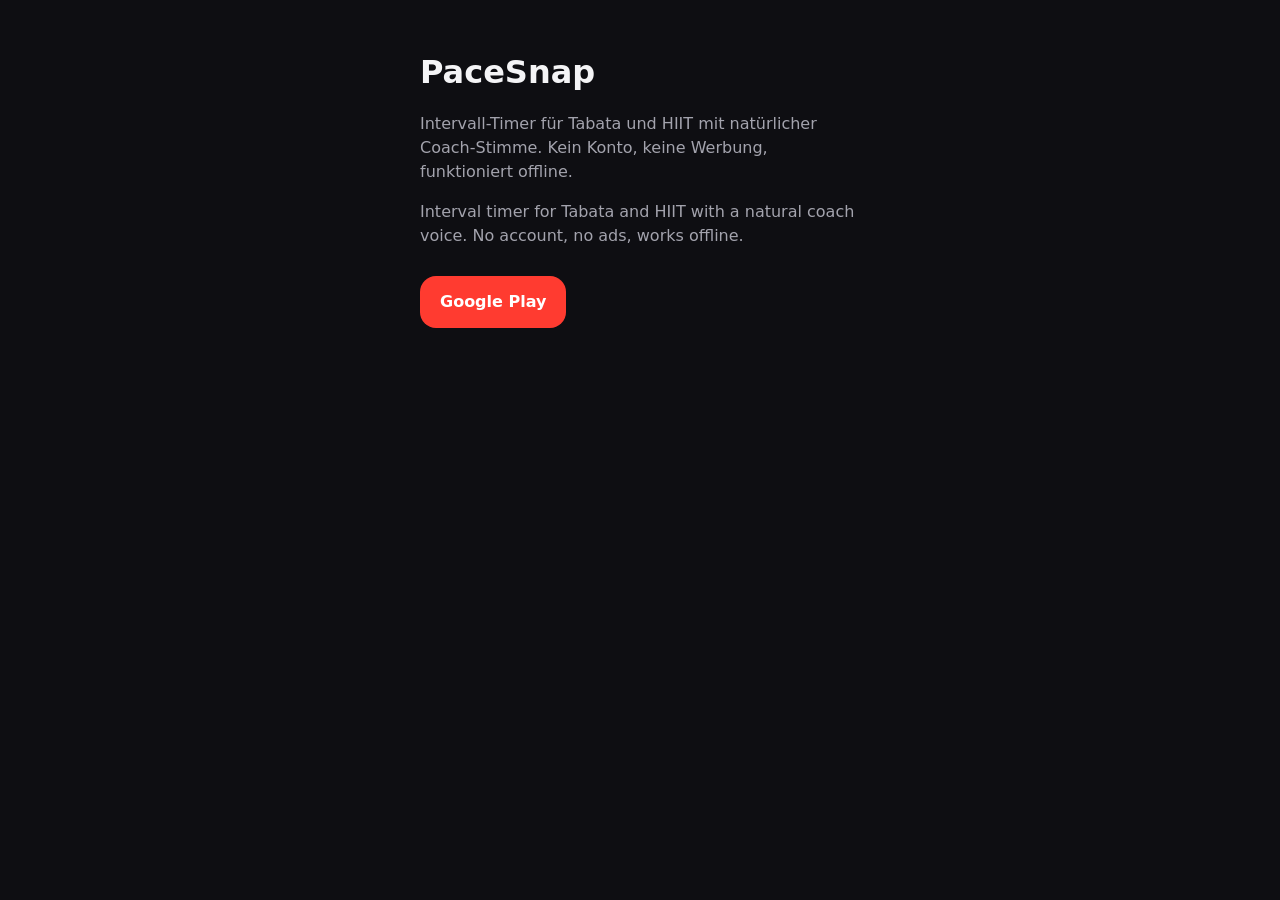
==== index.html @ a337439f "Add the PaceSnap page and workout share links" ====
<!doctype html>
<html lang="de">
<head>
<meta charset="utf-8">
<meta name="viewport" content="width=device-width, initial-scale=1">
<title>PaceSnap – HIIT & Tabata Timer</title>
<style>
  body { margin: 0; background: #0e0e12; color: #f4f4f6; font: 16px/1.5 system-ui, sans-serif; display: flex; justify-content: center; }
  main { max-width: 440px; padding: 48px 16px; }
  h1 { font-size: 32px; margin: 0 0 12px; }
  p { color: #a3a3ad; }
  a { display: inline-block; margin-top: 12px; padding: 14px 20px; border-radius: 16px; background: #ff3b30; color: #fff; font-weight: 800; text-decoration: none; }
</style>
</head>
<body>
<main>
  <h1>PaceSnap</h1>
  <p>Intervall-Timer für Tabata und HIIT mit natürlicher Coach-Stimme. Kein Konto, keine Werbung, funktioniert offline.</p>
  <p>Interval timer for Tabata and HIIT with a natural coach voice. No account, no ads, works offline.</p>
  <a href="https://play.google.com/store/apps/details?id=com.pacesnap.pacesnap">Google Play</a>
</main>
</body>
</html>
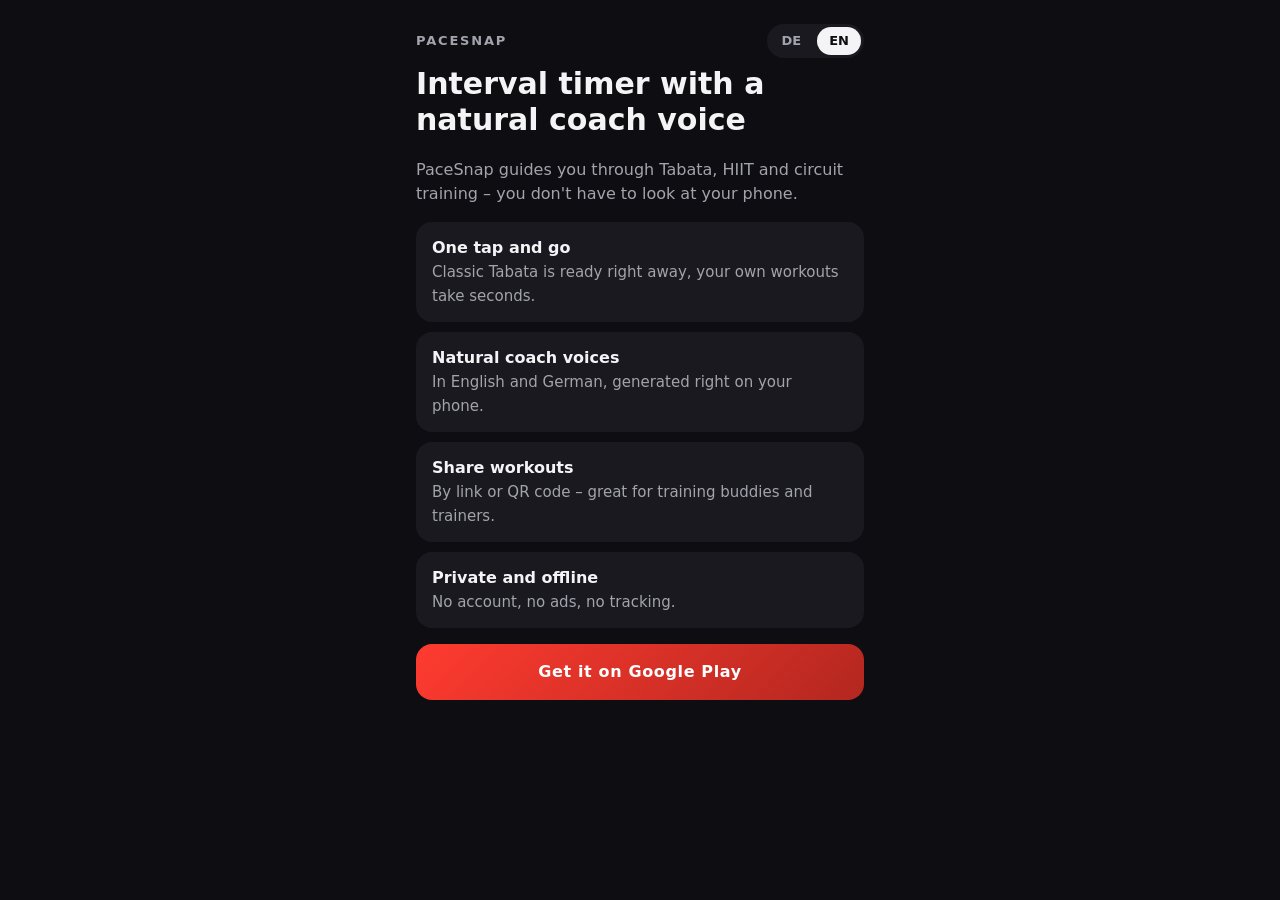
==== commit af78887a: "Make every page bilingual with a DE/EN switch" ====
--- a/index.html
+++ b/index.html
@@ -4,20 +4,50 @@
 <meta charset="utf-8">
 <meta name="viewport" content="width=device-width, initial-scale=1">
 <title>PaceSnap – HIIT & Tabata Timer</title>
-<style>
-  body { margin: 0; background: #0e0e12; color: #f4f4f6; font: 16px/1.5 system-ui, sans-serif; display: flex; justify-content: center; }
-  main { max-width: 440px; padding: 48px 16px; }
-  h1 { font-size: 32px; margin: 0 0 12px; }
-  p { color: #a3a3ad; }
-  a { display: inline-block; margin-top: 12px; padding: 14px 20px; border-radius: 16px; background: #ff3b30; color: #fff; font-weight: 800; text-decoration: none; }
-</style>
+<meta name="description" content="Intervall-Timer mit natürlicher Coach-Stimme · Interval timer with a natural coach voice">
+<link rel="stylesheet" href="site.css">
 </head>
 <body>
 <main>
-  <h1>PaceSnap</h1>
-  <p>Intervall-Timer für Tabata und HIIT mit natürlicher Coach-Stimme. Kein Konto, keine Werbung, funktioniert offline.</p>
-  <p>Interval timer for Tabata and HIIT with a natural coach voice. No account, no ads, works offline.</p>
-  <a href="https://play.google.com/store/apps/details?id=com.pacesnap.pacesnap">Google Play</a>
+  <header>
+    <span class="brand">PaceSnap</span>
+    <nav class="lang" aria-label="Sprache / Language">
+      <button type="button" data-lang="de">DE</button>
+      <button type="button" data-lang="en">EN</button>
+    </nav>
+  </header>
+  <h1 data-t="headline"></h1>
+  <p class="muted" data-t="intro"></p>
+  <ul class="features">
+    <li><b data-t="f1"></b><span data-t="f1d"></span></li>
+    <li><b data-t="f2"></b><span data-t="f2d"></span></li>
+    <li><b data-t="f3"></b><span data-t="f3d"></span></li>
+    <li><b data-t="f4"></b><span data-t="f4d"></span></li>
+  </ul>
+  <a class="btn primary" href="https://play.google.com/store/apps/details?id=com.pacesnap.pacesnap" data-t="install"></a>
 </main>
+<script src="i18n.js"></script>
+<script>
+  initI18n({
+    de: {
+      headline: 'Intervall-Timer mit natürlicher Coach-Stimme',
+      intro: 'PaceSnap führt dich durch Tabata, HIIT und Zirkeltraining – du musst nicht aufs Handy schauen.',
+      f1: 'Ein Tipp und los', f1d: 'Klassisches Tabata ist sofort startklar, eigene Workouts in Sekunden angelegt.',
+      f2: 'Natürliche Coach-Stimmen', f2d: 'Auf Deutsch und Englisch, direkt auf deinem Handy erzeugt.',
+      f3: 'Workouts teilen', f3d: 'Per Link oder QR-Code – ideal für Trainingspartner und Trainer.',
+      f4: 'Privat und offline', f4d: 'Kein Konto, keine Werbung, kein Tracking.',
+      install: 'Bei Google Play laden',
+    },
+    en: {
+      headline: 'Interval timer with a natural coach voice',
+      intro: "PaceSnap guides you through Tabata, HIIT and circuit training – you don't have to look at your phone.",
+      f1: 'One tap and go', f1d: 'Classic Tabata is ready right away, your own workouts take seconds.',
+      f2: 'Natural coach voices', f2d: 'In English and German, generated right on your phone.',
+      f3: 'Share workouts', f3d: 'By link or QR code – great for training buddies and trainers.',
+      f4: 'Private and offline', f4d: 'No account, no ads, no tracking.',
+      install: 'Get it on Google Play',
+    },
+  });
+</script>
 </body>
 </html>
--- a/site.css
+++ b/site.css
@@ -0,0 +1,43 @@
+:root {
+  --bg: #0e0e12; --surface: #19191f; --text: #f4f4f6; --muted: #a3a3ad;
+  --work: #ff3b30; --rest: #2fd675; --prepare: #0a5fd9; --cooldown: #b768f2;
+}
+* { box-sizing: border-box; }
+[hidden] { display: none !important; }
+body {
+  margin: 0; background: var(--bg); color: var(--text);
+  font: 16px/1.5 system-ui, -apple-system, "Segoe UI", Roboto, sans-serif;
+  display: flex; justify-content: center; min-height: 100vh;
+}
+main { width: 100%; max-width: 480px; padding: 24px 16px 48px; }
+header { display: flex; align-items: center; justify-content: space-between; margin-bottom: 8px; }
+.brand { color: var(--muted); font-weight: 700; letter-spacing: .14em; font-size: 13px; text-transform: uppercase; text-decoration: none; }
+.lang { display: flex; gap: 4px; background: var(--surface); border-radius: 999px; padding: 3px; }
+.lang button {
+  border: 0; background: transparent; color: var(--muted); font: inherit; font-size: 13px;
+  font-weight: 700; padding: 4px 12px; border-radius: 999px; cursor: pointer;
+}
+.lang button[aria-pressed="true"] { background: var(--text); color: var(--bg); }
+h1 { font-size: 30px; line-height: 1.2; margin: 6px 0 20px; overflow-wrap: anywhere; }
+h2 { font-size: 18px; margin: 28px 0 8px; }
+.card { background: var(--surface); border-radius: 20px; padding: 18px; margin-bottom: 20px; }
+.grid { display: grid; grid-template-columns: 1fr 1fr; gap: 14px; }
+.stat .v { font-size: 26px; font-weight: 800; font-variant-numeric: tabular-nums; }
+.stat .l { color: var(--muted); font-size: 13px; text-transform: uppercase; letter-spacing: .08em; }
+.stat.work .v { color: var(--work); } .stat.rest .v { color: var(--rest); }
+.extra { color: var(--muted); margin-top: 14px; font-size: 15px; }
+.extra:empty { display: none; }
+.btn {
+  display: block; text-align: center; text-decoration: none; font-weight: 800;
+  letter-spacing: .04em; border-radius: 16px; padding: 16px; margin-bottom: 12px;
+}
+.primary { background: linear-gradient(135deg, var(--work), #b3271f); color: #fff; }
+.secondary { background: var(--surface); color: var(--text); }
+.hint, .muted { color: var(--muted); }
+.hint { font-size: 14px; text-align: center; }
+ul.features { padding: 0; list-style: none; }
+ul.features li { background: var(--surface); border-radius: 16px; padding: 14px 16px; margin-bottom: 10px; }
+ul.features b { display: block; }
+ul.features span { color: var(--muted); font-size: 15px; }
+footer { margin-top: 32px; color: var(--muted); font-size: 13px; text-align: center; }
+footer a { color: var(--muted); }
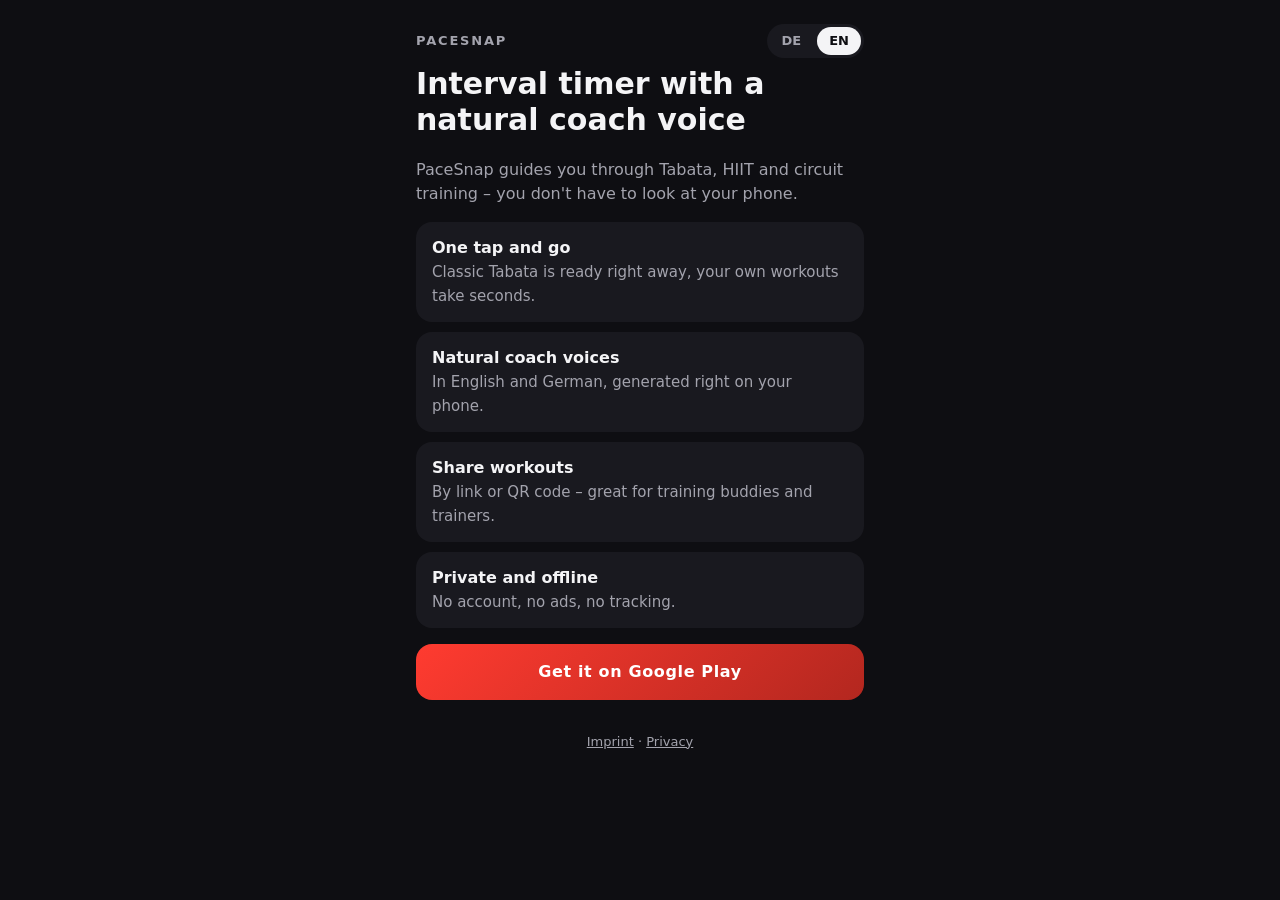
==== commit ee671d6f: "Link the SystemWolf imprint and privacy policy" ====
--- a/index.html
+++ b/index.html
@@ -25,11 +25,17 @@
     <li><b data-t="f4"></b><span data-t="f4d"></span></li>
   </ul>
   <a class="btn primary" href="https://play.google.com/store/apps/details?id=com.pacesnap.pacesnap" data-t="install"></a>
+  <footer class="legal-links">
+    <a data-href-de="https://systemwolf-dev.de/impressum.html" data-href-en="https://systemwolf-dev.de/imprint.html" data-t="imprint"></a>
+    ·
+    <a data-href-de="https://systemwolf-dev.de/datenschutz.html" data-href-en="https://systemwolf-dev.de/privacy.html" data-t="privacy"></a>
+  </footer>
 </main>
 <script src="i18n.js"></script>
 <script>
   initI18n({
     de: {
+      imprint: 'Impressum', privacy: 'Datenschutz',
       headline: 'Intervall-Timer mit natürlicher Coach-Stimme',
       intro: 'PaceSnap führt dich durch Tabata, HIIT und Zirkeltraining – du musst nicht aufs Handy schauen.',
       f1: 'Ein Tipp und los', f1d: 'Klassisches Tabata ist sofort startklar, eigene Workouts in Sekunden angelegt.',
@@ -39,6 +45,7 @@
       install: 'Bei Google Play laden',
     },
     en: {
+      imprint: 'Imprint', privacy: 'Privacy',
       headline: 'Interval timer with a natural coach voice',
       intro: "PaceSnap guides you through Tabata, HIIT and circuit training – you don't have to look at your phone.",
       f1: 'One tap and go', f1d: 'Classic Tabata is ready right away, your own workouts take seconds.',
--- a/site.css
+++ b/site.css
@@ -39,5 +39,5 @@
 ul.features li { background: var(--surface); border-radius: 16px; padding: 14px 16px; margin-bottom: 10px; }
 ul.features b { display: block; }
 ul.features span { color: var(--muted); font-size: 15px; }
-footer { margin-top: 32px; color: var(--muted); font-size: 13px; text-align: center; }
+footer, .legal-links { display: block; margin-top: 32px; color: var(--muted); font-size: 13px; text-align: center; }
 footer a { color: var(--muted); }
